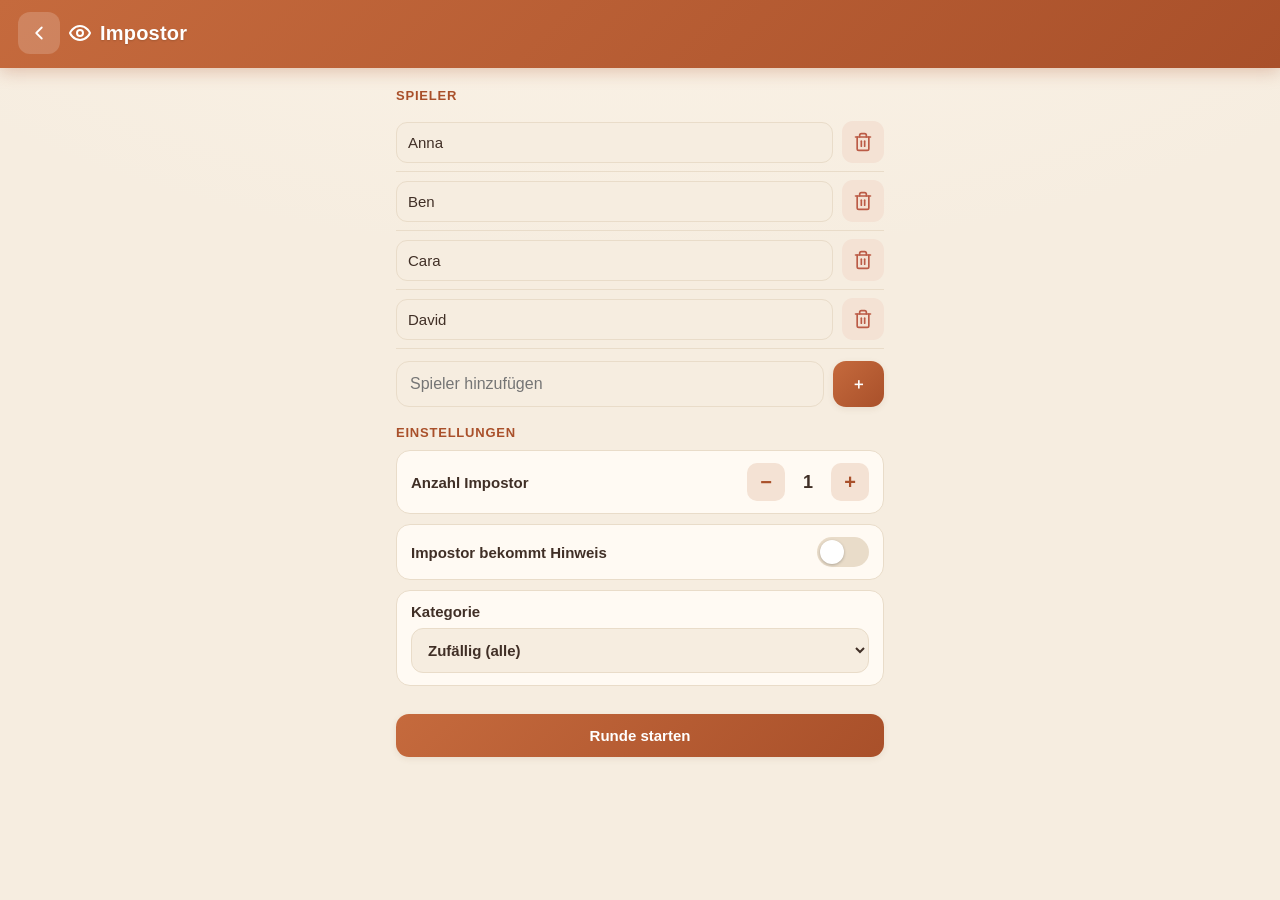
==== imposter.html @ 65274de2 "Neues Spiel: Impostor (Pass-and-Play Partyspiel) - imposter.html/imposter.js: Setup -> reihum Aufdec" ====
<!DOCTYPE html>
<html lang="de">
<head>
  <meta charset="UTF-8" />
  <meta name="viewport" content="width=device-width, initial-scale=1, viewport-fit=cover, maximum-scale=1, user-scalable=no" />
  <meta name="theme-color" content="#c56a3d" />
  <title>Impostor</title>

  <link rel="manifest" href="manifest.json" />
  <meta name="apple-mobile-web-app-capable" content="yes" />
  <meta name="apple-mobile-web-app-status-bar-style" content="black-translucent" />
  <meta name="apple-mobile-web-app-title" content="Spielblock" />
  <link rel="apple-touch-icon" href="icons/icon-180.png" />
  <link rel="icon" href="icons/icon.svg" type="image/svg+xml" />

  <link rel="stylesheet" href="styles.css" />
</head>
<body>
  <header class="app-bar">
    <a href="index.html" class="icon-btn back-btn" title="Startseite" aria-label="Zurück zur Startseite">
      <svg viewBox="0 0 24 24" fill="none" stroke="currentColor" stroke-width="2" stroke-linecap="round" stroke-linejoin="round" aria-hidden="true"><path d="m15 18-6-6 6-6"/></svg>
    </a>
    <h1>
      <svg class="title-icon" viewBox="0 0 24 24" fill="none" stroke="currentColor" stroke-width="2" stroke-linecap="round" stroke-linejoin="round" aria-hidden="true">
        <path d="M2 12s3-7 10-7 10 7 10 7-3 7-10 7S2 12 2 12Z"/><circle cx="12" cy="12" r="3"/>
      </svg>
      Impostor
    </h1>
    <div class="app-bar__actions"></div>
  </header>

  <main id="screen" class="imp-screen"></main>

  <script src="imposter.js"></script>
</body>
</html>
---- styles.css ----
:root {
  /* Warm & gemütlich – Terrakotta auf Creme */
  --terra: #c56a3d;
  --terra-dark: #a9502a;
  --terra-soft: #f4e2d4;
  --cream: #f6ede0;
  --cream-2: #f0e4d3;
  --card: #fffaf3;
  --line: #e9dcc9;
  --text: #402f26;
  --muted: #a08a76;
  --gold: #d9a441;
  --danger: #bb5b46;
  --sum-bg: #f5e8d8;
  --radius: 18px;
  --shadow: 0 6px 18px rgba(120, 80, 40, .12);
  --shadow-sm: 0 2px 6px rgba(120, 80, 40, .10);
}

* { box-sizing: border-box; -webkit-tap-highlight-color: transparent; }

html, body {
  margin: 0;
  padding: 0;
  color: var(--text);
  font-family: -apple-system, BlinkMacSystemFont, "Segoe UI", Roboto, sans-serif;
  overscroll-behavior: none;
  background:
    radial-gradient(1200px 500px at 50% -10%, #fbf3e7 0%, transparent 70%),
    var(--cream);
  min-height: 100vh;
}

/* --- App bar --- */
.app-bar {
  position: sticky;
  top: 0;
  z-index: 10;
  display: flex;
  align-items: center;
  justify-content: space-between;
  gap: 8px;
  padding: calc(env(safe-area-inset-top) + 12px) 18px 14px;
  background: linear-gradient(135deg, var(--terra) 0%, var(--terra-dark) 100%);
  color: #fff;
  box-shadow: 0 4px 16px rgba(169, 80, 42, .28);
}
.app-bar h1 {
  font-size: 20px;
  margin: 0;
  font-weight: 800;
  letter-spacing: .01em;
  text-shadow: 0 1px 2px rgba(0,0,0,.15);
  display: flex;
  align-items: center;
  gap: 8px;
}
.app-bar h1 { flex: 1; }
.title-icon { width: 24px; height: 24px; flex: none; }
.icon-btn svg { width: 22px; height: 22px; display: block; margin: auto; }
.back-btn { display: flex; align-items: center; justify-content: center; text-decoration: none; flex: none; }

/* --- Startseite --- */
.home-hero {
  text-align: center;
  padding: calc(env(safe-area-inset-top) + 32px) 20px 24px;
  color: #fff;
  background: linear-gradient(135deg, var(--terra) 0%, var(--terra-dark) 100%);
  box-shadow: 0 4px 16px rgba(169, 80, 42, .28);
}
.home-hero__badge {
  width: 68px; height: 68px; margin: 0 auto 12px;
  background: rgba(255,255,255,.16); border-radius: 20px;
  display: flex; align-items: center; justify-content: center;
}
.home-hero__badge svg { width: 40px; height: 40px; }
.home-hero h1 { margin: 0; font-size: 26px; font-weight: 800; letter-spacing: .01em; text-shadow: 0 1px 2px rgba(0,0,0,.15); }
.home-hero p { margin: 4px 0 0; opacity: .9; font-size: 14px; }

.home { padding: 18px 16px; display: flex; flex-direction: column; gap: 12px; max-width: 560px; margin: 0 auto; }
.game-card {
  display: flex; align-items: center; gap: 14px;
  background: var(--card); border-radius: var(--radius);
  padding: 16px 16px; box-shadow: var(--shadow);
  text-decoration: none; color: var(--text);
  border: 1px solid var(--line);
  transition: transform .12s, box-shadow .12s;
}
.game-card:active { transform: scale(.98); box-shadow: var(--shadow-sm); }
.game-card__icon {
  width: 52px; height: 52px; flex: none;
  background: var(--terra-soft); color: var(--terra-dark);
  border-radius: 14px; display: flex; align-items: center; justify-content: center;
}
.game-card__icon svg { width: 30px; height: 30px; }
.game-card__text { flex: 1; display: flex; flex-direction: column; gap: 2px; min-width: 0; }
.game-card__name { font-size: 18px; font-weight: 800; }
.game-card__desc { font-size: 13px; color: var(--muted); }
.game-card__arrow { width: 22px; height: 22px; color: var(--muted); flex: none; }
.game-card--soon { opacity: .6; box-shadow: none; border-style: dashed; }
.game-card--soon .game-card__icon { background: var(--cream-2); color: var(--muted); }

/* --- Tutto --- */
.cat-round { min-width: 66px !important; text-align: center !important; }
.cat-round .cat-name { display: block; text-align: center; }
.tutto-banner {
  margin: 14px 14px 0; padding: 12px 16px;
  background: linear-gradient(135deg, #f6d365 0%, #d4a017 100%);
  color: #5a3a00; border-radius: 14px;
  display: flex; align-items: center; gap: 10px;
  font-size: 15px; font-weight: 700; box-shadow: var(--shadow-sm);
}
.tutto-banner[hidden] { display: none; }
.tutto-banner .ico-crown { position: static; width: 22px; height: 22px; color: #7a5000; filter: none; }
.val.reached { color: var(--gold) !important; }
tr.total .val.reached { color: #ffe9a8 !important; }

.sheet-actions { padding: 4px 16px 8px; max-width: 560px; margin: 0 auto; }
.btn-wide { width: 100%; }
.entry-sign { flex: none; border: 1.5px solid var(--line); font-size: 18px; padding: 13px 15px; }

/* round delete button (looks like the number) */
.round-num {
  border: 0; background: transparent; cursor: pointer;
  font-size: 15px; font-weight: 700; color: var(--text);
  width: 100%; height: 44px;
}
.round-num:active { background: var(--terra-soft); border-radius: 8px; }

/* --- Punktezähler --- */
.step-bar {
  display: flex; align-items: center; gap: 12px;
  padding: 12px 16px 0; max-width: 560px; margin: 0 auto;
}
.step-bar__label { font-size: 13px; color: var(--muted); font-weight: 600; }
.step-bar__opts { display: flex; gap: 8px; }
.step-opt {
  border: 1.5px solid var(--line); background: var(--card);
  border-radius: 10px; padding: 7px 15px; font-size: 15px; font-weight: 700;
  color: var(--text); cursor: pointer; transition: transform .1s;
}
.step-opt:active { transform: scale(.94); }
.step-opt.active { background: var(--terra); border-color: var(--terra); color: #fff; }

.counter-board {
  padding: 14px 16px 24px; max-width: 560px; margin: 0 auto;
  display: flex; flex-direction: column; gap: 12px;
}
.counter-card {
  display: flex; align-items: center; gap: 12px;
  background: var(--card); border: 1px solid var(--line);
  border-radius: var(--radius); box-shadow: var(--shadow-sm);
  padding: 12px 14px;
}
.counter-card__name {
  flex: 1; min-width: 0; font-size: 17px; font-weight: 800;
  white-space: nowrap; overflow: hidden; text-overflow: ellipsis;
  position: relative; padding-right: 20px;
}
.counter-card__name .ico-crown { position: static; display: inline-block; vertical-align: middle; margin-left: 4px; width: 16px; height: 16px; }
.counter-card__score {
  border: 0; background: transparent; cursor: pointer;
  min-width: 66px; text-align: center;
  font-size: 26px; font-weight: 800; color: var(--terra-dark);
  font-variant-numeric: tabular-nums;
}
.counter-card__score:active { background: var(--terra-soft); border-radius: 10px; }
.counter-btn {
  flex: none; width: 46px; height: 46px; border-radius: 12px;
  border: 0; font-size: 24px; font-weight: 700; cursor: pointer;
  transition: transform .1s, filter .12s;
}
.counter-btn:active { transform: scale(.92); }
.counter-btn.plus { background: linear-gradient(135deg, var(--terra) 0%, var(--terra-dark) 100%); color: #fff; }
.counter-btn.minus { background: var(--terra-soft); color: var(--terra-dark); }

/* --- Impostor --- */
.imp-screen { padding: 16px; max-width: 520px; margin: 0 auto; }
.imp-h { font-size: 13px; font-weight: 800; color: var(--terra-dark); text-transform: uppercase; letter-spacing: .06em; margin: 18px 0 10px; }
.imp-h:first-child { margin-top: 4px; }
.imp-center { text-align: center; }
.imp-note { text-align: center; color: var(--muted); font-size: 13px; margin: 10px 0 0; }

.imp-setup .players-list { margin: 0 0 12px; }
.imp-row {
  display: flex; align-items: center; justify-content: space-between; gap: 12px;
  background: var(--card); border: 1px solid var(--line); border-radius: 14px;
  padding: 12px 14px; margin-bottom: 10px; font-weight: 600; font-size: 15px;
}
.imp-row--col { flex-direction: column; align-items: stretch; gap: 8px; }
.imp-stepper { display: flex; align-items: center; gap: 12px; }
.stepper-btn {
  width: 38px; height: 38px; border-radius: 10px; border: 0; cursor: pointer;
  background: var(--terra-soft); color: var(--terra-dark); font-size: 20px; font-weight: 700;
}
.stepper-btn:active { transform: scale(.92); }
.stepper-val { min-width: 22px; text-align: center; font-size: 18px; font-weight: 800; }
.imp-select {
  border: 1.5px solid var(--line); border-radius: 12px; padding: 12px; font-size: 15px;
  background: var(--cream); color: var(--text); font-weight: 600;
}
.toggle {
  width: 52px; height: 30px; border-radius: 999px; border: 0; cursor: pointer;
  background: var(--line); position: relative; transition: background .18s; flex: none;
}
.toggle.on { background: var(--terra); }
.toggle__knob {
  position: absolute; top: 3px; left: 3px; width: 24px; height: 24px; border-radius: 50%;
  background: #fff; box-shadow: 0 1px 3px rgba(0,0,0,.25); transition: transform .18s;
}
.toggle.on .toggle__knob { transform: translateX(22px); }
.imp-start { margin-top: 18px; }
.imp-start:disabled { opacity: .5; }

/* Reveal / Cover */
.imp-cover, .imp-discuss, .imp-result { text-align: center; padding: 24px 4px; }
.imp-cover__eye, .imp-discuss .imp-cover__eye {
  width: 76px; height: 76px; margin: 8px auto 16px; border-radius: 22px;
  background: var(--terra-soft); color: var(--terra-dark);
  display: flex; align-items: center; justify-content: center;
}
.imp-cover__eye svg { width: 42px; height: 42px; }
.imp-cover__pass { color: var(--muted); margin: 0; font-size: 15px; }
.imp-cover__name { font-size: 30px; font-weight: 800; margin: 4px 0 24px; }

.imp-reveal { text-align: center; padding: 16px 4px; }
.imp-reveal__name { color: var(--muted); font-weight: 700; font-size: 15px; margin: 6px 0 12px; }
.imp-card {
  background: var(--card); border: 1px solid var(--line); border-radius: 20px;
  padding: 30px 20px; box-shadow: var(--shadow); margin-bottom: 22px;
}
.imp-card__label { color: var(--muted); font-size: 14px; font-weight: 600; margin-bottom: 8px; }
.imp-card__word { font-size: 38px; font-weight: 800; color: var(--terra-dark); line-height: 1.1; }
.imp-card__cat { margin-top: 12px; display: inline-block; font-size: 13px; font-weight: 700;
  color: var(--terra-dark); background: var(--terra-soft); padding: 4px 12px; border-radius: 999px; }
.imp-card--imp { background: linear-gradient(135deg, #3a2e26 0%, #26201b 100%); border: 0; }
.imp-card--imp .imp-card__role {
  display: flex; align-items: center; justify-content: center; gap: 10px;
  font-size: 26px; font-weight: 800; color: #f6d365;
}
.imp-card--imp .imp-card__role svg { width: 30px; height: 30px; }
.imp-card--imp .imp-card__hint { margin-top: 14px; color: #e8ded2; font-size: 16px; line-height: 1.5; }
.imp-card--imp .imp-card__hint strong { color: #fff; }

.imp-discuss__text { color: var(--text); font-size: 16px; line-height: 1.6; margin: 8px 16px 20px; }
.imp-starter {
  background: var(--terra-soft); color: var(--terra-dark); border-radius: 14px;
  padding: 12px; margin-bottom: 20px; font-size: 16px;
}
.imp-starter strong { font-size: 18px; }
.imp-result__imp { margin: 4px 0 22px; font-size: 16px; }
.imp-result__label { display: block; color: var(--muted); font-size: 14px; margin-bottom: 4px; }
.imp-result__imp strong { font-size: 24px; color: var(--danger); }
.imp-reveal .btn, .imp-cover .btn, .imp-discuss .btn, .imp-result .btn { margin-top: 4px; }
.imp-discuss .btn + .btn, .imp-result .btn + .btn { margin-top: 8px; }
.app-bar__actions { display: flex; gap: 8px; }
.icon-btn {
  border: 0;
  background: rgba(255,255,255,.18);
  color: #fff;
  font-size: 18px;
  width: 42px; height: 42px;
  border-radius: 12px;
  cursor: pointer;
  transition: background .15s, transform .1s;
}
.icon-btn:active { background: rgba(255,255,255,.32); transform: scale(.94); }

/* --- Sheet / table --- */
.sheet {
  padding: 16px 14px;
  padding-bottom: 24px;
  overflow-x: auto;
}
table.score {
  width: 100%;
  border-collapse: separate;
  border-spacing: 0;
  background: var(--card);
  border-radius: var(--radius);
  box-shadow: var(--shadow);
  overflow: hidden;
}
table.score th, table.score td {
  border-bottom: 1px solid var(--line);
  text-align: center;
  padding: 0;
}
table.score tbody tr:last-child td { border-bottom: 0; }

/* Category name column */
.cat {
  text-align: left !important;
  padding: 11px 12px !important;
  position: sticky;
  left: 0;
  background: var(--card);
  z-index: 2;
  min-width: 138px;
  border-right: 1px solid var(--line);
}
.cat small { display: block; color: var(--muted); font-weight: 500; font-size: 11px; margin-top: 1px; }
.cat .cat-name { font-weight: 700; font-size: 14px; letter-spacing: .005em; }

thead th {
  background: linear-gradient(135deg, var(--terra) 0%, var(--terra-dark) 100%);
  color: #fff;
  padding: 13px 8px;
  font-size: 14px;
  font-weight: 700;
}
thead th.cat {
  background: linear-gradient(135deg, var(--terra) 0%, var(--terra-dark) 100%);
  color: #fff;
  border-right-color: rgba(255,255,255,.18);
}

/* Section header rows */
tr.section td {
  background: var(--terra-soft);
  color: var(--terra-dark);
  font-weight: 800;
  text-align: left;
  padding: 7px 12px;
  font-size: 11px;
  letter-spacing: .09em;
  text-transform: uppercase;
  position: sticky;
  left: 0;
}

/* Score cells (tap targets) */
td.cell { min-width: 66px; height: 48px; }
.cell-btn {
  width: 100%;
  height: 48px;
  border: 0;
  background: transparent;
  font-size: 18px;
  font-weight: 700;
  color: var(--text);
  cursor: pointer;
  transition: background .12s;
}
.cell-btn.empty { color: #d9cbb6; font-weight: 400; }
.cell-btn.struck { color: var(--danger); }
.cell-btn:active { background: var(--terra-soft); }

/* Computed rows */
tr.computed td { background: var(--sum-bg); }
tr.computed .cat { background: var(--sum-bg); }
tr.computed .cat .cat-name { font-weight: 800; }
tr.computed .val { font-weight: 800; color: var(--terra-dark); }
tr.bonus .hint-badge {
  display:inline-block; font-size: 10px; color: var(--muted); margin-left: 3px;
}
tr.total td { background: linear-gradient(135deg, var(--terra) 0%, var(--terra-dark) 100%); }
tr.total .cat { background: linear-gradient(135deg, var(--terra) 0%, var(--terra-dark) 100%); }
tr.total .cat .cat-name, tr.total .val { color: #fff; }
tr.total .val { font-size: 21px; font-weight: 800; text-shadow: 0 1px 2px rgba(0,0,0,.15); }

.val { display:flex; align-items:center; justify-content:center; height:42px; font-size: 16px; }

/* winner highlight */
th.winner { position: relative; box-shadow: inset 0 -3px 0 var(--gold); }
.ico-crown {
  position: absolute;
  top: 3px; right: 6px;
  width: 16px; height: 16px;
  color: var(--gold);
  filter: drop-shadow(0 1px 1px rgba(0,0,0,.25));
}

.hint {
  text-align: center;
  color: var(--muted);
  font-size: 12px;
  padding: 4px 20px calc(env(safe-area-inset-bottom) + 20px);
  line-height: 1.5;
}

/* --- Dialogs --- */
.backdrop {
  position: fixed;
  inset: 0;
  background: rgba(64, 47, 38, .5);
  backdrop-filter: blur(3px);
  -webkit-backdrop-filter: blur(3px);
  display: flex;
  align-items: flex-end;
  justify-content: center;
  z-index: 50;
}
.backdrop[hidden] { display: none; }
.entry {
  background: var(--card);
  width: 100%;
  max-width: 460px;
  border-radius: 24px 24px 0 0;
  padding: 20px 18px calc(env(safe-area-inset-bottom) + 18px);
  box-shadow: 0 -6px 28px rgba(64,47,38,.28);
  animation: slideup .2s cubic-bezier(.2,.8,.2,1);
}
.entry::before {
  content: "";
  display: block;
  width: 44px; height: 5px;
  background: var(--line);
  border-radius: 3px;
  margin: -6px auto 14px;
}
@keyframes slideup { from { transform: translateY(100%);} to { transform: translateY(0);} }
.entry__head { display:flex; justify-content:space-between; align-items:baseline; margin-bottom: 4px; }
.entry__title { font-size: 18px; font-weight: 800; display: inline-flex; align-items: center; gap: 8px; }
.title-trophy { width: 22px; height: 22px; color: var(--terra); flex: none; }
.players-list .del svg { width: 20px; height: 20px; display: block; margin: auto; }
.entry__player {
  color: var(--terra-dark); font-size: 13px; font-weight: 700;
  background: var(--terra-soft); padding: 3px 10px; border-radius: 999px;
}
.entry__options {
  display: grid;
  grid-template-columns: repeat(auto-fill, minmax(64px, 1fr));
  gap: 9px;
  margin: 14px 0;
}
.opt {
  border: 1.5px solid var(--line);
  background: var(--cream);
  border-radius: 13px;
  padding: 14px 4px;
  font-size: 17px;
  font-weight: 700;
  color: var(--text);
  cursor: pointer;
  transition: transform .1s, background .12s, border-color .12s;
}
.opt:active { background: var(--terra-soft); border-color: var(--terra); transform: scale(.95); }
.opt.strike { color: var(--danger); border-color: #eccdc5; }
.entry__custom { display:flex; gap: 9px; margin: 8px 0; }
.entry__custom input {
  flex: 1;
  border: 1.5px solid var(--line);
  border-radius: 13px;
  padding: 13px;
  font-size: 16px;
  background: var(--cream);
  color: var(--text);
}
.entry__custom input:focus { outline: none; border-color: var(--terra); background: #fff; }
.entry__foot { display:flex; justify-content:space-between; gap: 8px; margin-top: 10px; }
.btn {
  border: 0;
  border-radius: 13px;
  padding: 13px 18px;
  font-size: 15px;
  font-weight: 700;
  cursor: pointer;
  transition: transform .1s, filter .12s;
}
.btn:active { transform: scale(.96); }
.btn-primary { background: linear-gradient(135deg, var(--terra) 0%, var(--terra-dark) 100%); color: #fff; box-shadow: var(--shadow-sm); }
.btn-primary:active { filter: brightness(.95); }
.btn-ghost { background: transparent; color: var(--muted); }

/* ranking */
.rank-section { margin: 14px 0 4px; }
.rank-h {
  font-size: 13px; font-weight: 800; color: var(--terra-dark);
  text-transform: uppercase; letter-spacing: .06em;
  margin: 0 0 8px; display: flex; align-items: center; gap: 8px;
}
.rank-h small { font-weight: 600; text-transform: none; letter-spacing: 0; color: var(--muted); font-size: 12px; }
.rank-badge {
  font-size: 10px; font-weight: 800; color: #fff; background: var(--gold);
  padding: 2px 8px; border-radius: 999px; letter-spacing: .04em;
}
.rank-list {
  background: var(--cream); border-radius: 14px; overflow: hidden;
  border: 1px solid var(--line);
}
.rank-row {
  display: flex; align-items: center; gap: 12px;
  padding: 11px 14px; border-bottom: 1px solid var(--line);
}
.rank-row:last-child { border-bottom: 0; }
.rank-pos {
  min-width: 32px; display: flex; justify-content: center;
}
.medal {
  display: inline-flex; align-items: center; justify-content: center;
  width: 30px; height: 30px; border-radius: 50%;
  font-size: 13px; font-weight: 800; color: #fff;
  box-shadow: inset 0 1px 1px rgba(255,255,255,.5), 0 1px 2px rgba(120,80,40,.25);
}
.medal-1 { background: linear-gradient(135deg, #f6d365 0%, #d4a017 100%); }
.medal-2 { background: linear-gradient(135deg, #e2e6ea 0%, #a9b2bd 100%); color: #5a6270; }
.medal-3 { background: linear-gradient(135deg, #e6ac7d 0%, #b06a3b 100%); }
.medal-n { background: var(--terra-soft); color: var(--terra-dark); box-shadow: none; font-weight: 700; }
.rank-name { flex: 1; font-weight: 700; font-size: 15px; }
.rank-name small { display: block; font-weight: 500; font-size: 11px; color: var(--muted); margin-top: 1px; }
.rank-score { font-weight: 800; font-size: 18px; color: var(--terra-dark); }
.rank-empty { color: var(--muted); font-size: 14px; text-align: center; padding: 14px; margin: 0; line-height: 1.5; }
.rank-record { width: 100%; margin-top: 10px; }
.rank-clear { width: 100%; margin-top: 6px; font-size: 13px; }

/* players list */
.players-list { list-style: none; margin: 14px 0; padding: 0; }
.players-list li {
  display:flex; align-items:center; gap: 9px;
  padding: 8px 0; border-bottom: 1px solid var(--line);
}
.players-list input {
  flex: 1; border: 1.5px solid var(--line); border-radius: 11px; padding: 11px; font-size: 15px;
  background: var(--cream); color: var(--text);
}
.players-list input:focus { outline: none; border-color: var(--terra); background: #fff; }
.players-list .del {
  border:0; background: var(--terra-soft); color: var(--danger);
  width: 42px; height: 42px; border-radius: 11px; font-size: 18px; cursor: pointer;
  transition: transform .1s;
}
.players-list .del:active { transform: scale(.92); }
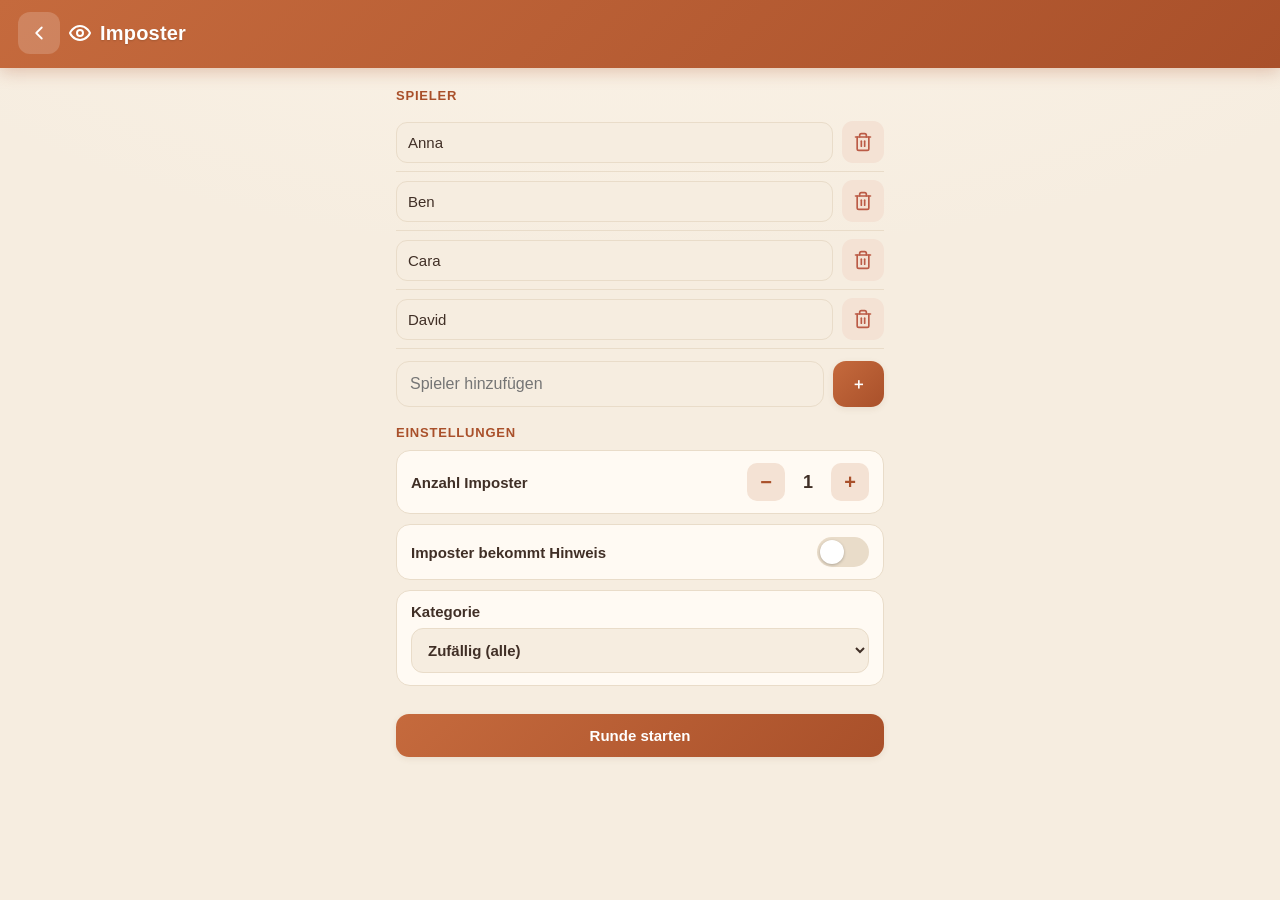
==== commit b98e2a71: "änderungen" ====
--- a/imposter.html
+++ b/imposter.html
@@ -4,7 +4,7 @@
   <meta charset="UTF-8" />
   <meta name="viewport" content="width=device-width, initial-scale=1, viewport-fit=cover, maximum-scale=1, user-scalable=no" />
   <meta name="theme-color" content="#c56a3d" />
-  <title>Impostor</title>
+  <title>Imposter</title>
 
   <link rel="manifest" href="manifest.json" />
   <meta name="apple-mobile-web-app-capable" content="yes" />
@@ -24,13 +24,14 @@
       <svg class="title-icon" viewBox="0 0 24 24" fill="none" stroke="currentColor" stroke-width="2" stroke-linecap="round" stroke-linejoin="round" aria-hidden="true">
         <path d="M2 12s3-7 10-7 10 7 10 7-3 7-10 7S2 12 2 12Z"/><circle cx="12" cy="12" r="3"/>
       </svg>
-      Impostor
+      Imposter
     </h1>
     <div class="app-bar__actions"></div>
   </header>
 
   <main id="screen" class="imp-screen"></main>
 
+  <script src="confetti.js"></script>
   <script src="imposter.js"></script>
 </body>
 </html>
--- a/styles.css
+++ b/styles.css
@@ -174,7 +174,7 @@
 .counter-btn.plus { background: linear-gradient(135deg, var(--terra) 0%, var(--terra-dark) 100%); color: #fff; }
 .counter-btn.minus { background: var(--terra-soft); color: var(--terra-dark); }
 
-/* --- Impostor --- */
+/* --- Imposter --- */
 .imp-screen { padding: 16px; max-width: 520px; margin: 0 auto; }
 .imp-h { font-size: 13px; font-weight: 800; color: var(--terra-dark); text-transform: uppercase; letter-spacing: .06em; margin: 18px 0 10px; }
 .imp-h:first-child { margin-top: 4px; }
@@ -253,6 +253,31 @@
 .imp-result__imp strong { font-size: 24px; color: var(--danger); }
 .imp-reveal .btn, .imp-cover .btn, .imp-discuss .btn, .imp-result .btn { margin-top: 4px; }
 .imp-discuss .btn + .btn, .imp-result .btn + .btn { margin-top: 8px; }
+
+/* Abstimmung: Auswahl */
+.imp-vote-list { display: flex; flex-direction: column; gap: 10px; margin-top: 14px; }
+.vote-option {
+  border: 1.5px solid var(--line); background: var(--card);
+  border-radius: 14px; padding: 16px; font-size: 17px; font-weight: 700;
+  color: var(--text); cursor: pointer; transition: transform .1s, background .12s, border-color .12s;
+}
+.vote-option:active { background: var(--terra-soft); border-color: var(--terra); transform: scale(.98); }
+
+/* Auflösung: Stimmen-Balken */
+.imp-tally { display: flex; flex-direction: column; gap: 8px; margin-bottom: 14px; }
+.tally-row { display: flex; align-items: center; gap: 10px; }
+.tally-name { flex: 0 0 34%; font-weight: 700; font-size: 14px; display: flex; align-items: center; gap: 4px; }
+.tally-name svg { width: 14px; height: 14px; color: var(--terra-dark); }
+.tally-row.top .tally-name { color: var(--terra-dark); }
+.tally-bar { flex: 1; height: 12px; background: var(--cream-2); border-radius: 6px; overflow: hidden; }
+.tally-bar > span { display: block; height: 100%; background: var(--line); border-radius: 6px; transition: width .3s; }
+.tally-row.top .tally-bar > span { background: linear-gradient(90deg, var(--terra), var(--terra-dark)); }
+.tally-count { flex: none; min-width: 18px; text-align: right; font-weight: 800; font-size: 15px; }
+.verdict-box { margin-bottom: 18px; }
+.verdict { display: block; text-align: center; font-weight: 700; font-size: 15px; padding: 12px; border-radius: 14px; }
+.verdict.win { background: #e6f2e6; color: #2f7a3a; }
+.verdict.lose { background: #f7e5e0; color: var(--danger); }
+.verdict.tie { background: var(--cream-2); color: var(--muted); }
 .app-bar__actions { display: flex; gap: 8px; }
 .icon-btn {
   border: 0;
